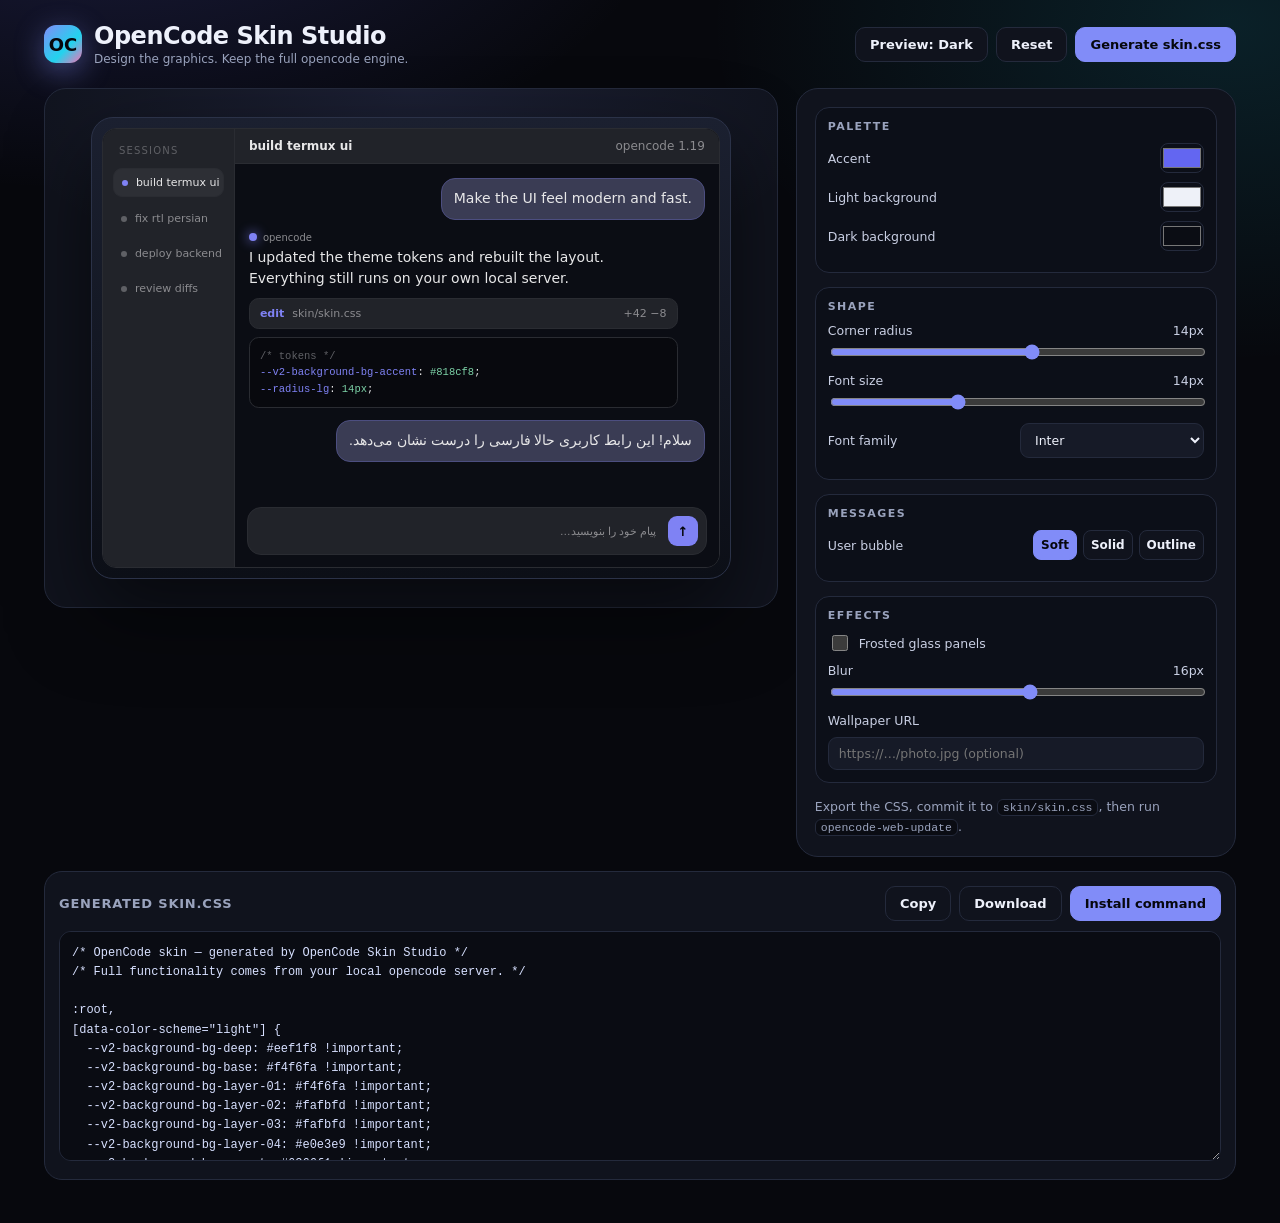
==== termux-skin/index.html @ e9375377 "Add SHENhero Termux skin UI (opencode web launcher)" ====
<!doctype html>
<html lang="en">
<head>
<meta charset="utf-8">
<meta name="viewport" content="width=device-width, initial-scale=1">
<title>OpenCode Skin Studio</title>
<meta name="description" content="Design a graphical skin for the opencode web UI on Termux. Export skin.css, publish it, and the launcher injects it into the real opencode interface.">
<style>
  :root {
    color-scheme: dark;
    --bg: #07080d;
    --panel: #10131d;
    --panel-2: #161a27;
    --text: #eef1fb;
    --muted: #9aa3bd;
    --border: #242a3c;
    --accent: #818cf8;
    --radius: 16px;
  }
  * { box-sizing: border-box; }
  html, body { margin: 0; }
  body {
    font-family: Inter, ui-sans-serif, system-ui, -apple-system, "Segoe UI", "Noto Sans Arabic", sans-serif;
    background:
      radial-gradient(900px 520px at 8% -12%, rgba(99,102,241,.22), transparent 65%),
      radial-gradient(800px 520px at 96% 2%, rgba(34,211,238,.12), transparent 65%),
      var(--bg);
    color: var(--text);
    min-height: 100vh;
  }
  a { color: var(--accent); }
  header.top {
    display: flex; flex-wrap: wrap; gap: 14px; align-items: center; justify-content: space-between;
    padding: 22px clamp(16px, 4vw, 44px) 10px;
  }
  .brand { display: flex; align-items: center; gap: 12px; }
  .logo {
    width: 38px; height: 38px; border-radius: 12px;
    background: linear-gradient(135deg, #818cf8, #22d3ee 60%, #f472b6);
    box-shadow: 0 8px 30px rgba(129,140,248,.45);
    display: grid; place-items: center; font-weight: 800; color: #06070d; font-size: 18px;
  }
  h1 { font-size: clamp(18px, 2.4vw, 24px); margin: 0; letter-spacing: -.02em; }
  .brand small { display: block; color: var(--muted); font-weight: 500; font-size: 12px; margin-top: 2px; }
  .actions-top { display: flex; gap: 8px; flex-wrap: wrap; }
  button, .btn {
    font: inherit; font-size: 13px; font-weight: 600;
    border: 1px solid var(--border); background: var(--panel); color: var(--text);
    padding: 9px 14px; border-radius: 10px; cursor: pointer; text-decoration: none;
    transition: background .15s ease, border-color .15s ease, transform .05s ease;
  }
  button:hover, .btn:hover { border-color: #3a4260; background: var(--panel-2); }
  button:active { transform: translateY(1px); }
  button.primary { background: var(--accent); border-color: var(--accent); color: #06070d; }
  button.primary:hover { background: #a5b4fc; }
  main.layout {
    display: grid; gap: 18px; padding: 12px clamp(16px, 4vw, 44px) 8px;
    grid-template-columns: minmax(0, 1.25fr) minmax(320px, .75fr);
    align-items: start;
  }
  @media (max-width: 980px) { main.layout { grid-template-columns: 1fr; } }
  .stage {
    border: 1px solid var(--border); border-radius: 22px; background: var(--panel);
    padding: 20px; min-height: 520px; display: grid; place-items: center;
    background-image: radial-gradient(600px 300px at 50% 0%, rgba(129,140,248,.10), transparent 70%);
  }
  .device {
    width: min(100%, 640px); border-radius: 22px; padding: 10px;
    background: linear-gradient(180deg, #1b2030, #0c0f17);
    border: 1px solid #2b3248; box-shadow: 0 34px 80px rgba(0,0,0,.55);
  }
  .app {
    display: grid; grid-template-columns: 132px minmax(0, 1fr);
    min-height: 440px; border-radius: 14px; overflow: hidden;
    background: var(--pv-bg-deep); color: var(--pv-text);
    font-family: var(--pv-font); font-size: var(--pv-size);
    border: 1px solid var(--pv-border);
  }
  @media (max-width: 560px) { .app { grid-template-columns: 0 minmax(0,1fr); } .side { display: none !important; } }
  .side {
    background: var(--pv-bg); border-right: 1px solid var(--pv-border);
    padding: 12px 10px; display: flex; flex-direction: column; gap: 8px;
  }
  .side .shead { font-size: 10px; letter-spacing: .12em; text-transform: uppercase; color: var(--pv-faint); padding: 4px 6px; }
  .sitem {
    display: flex; gap: 8px; align-items: center; padding: 7px 8px; border-radius: 9px;
    color: var(--pv-muted); font-size: 11px; white-space: nowrap; overflow: hidden; text-overflow: ellipsis;
  }
  .sitem.active { background: var(--pv-layer-2); color: var(--pv-text); border: 1px solid var(--pv-border); }
  .sitem .dot { width: 6px; height: 6px; border-radius: 50%; background: var(--pv-accent); flex: none; }
  .chat { display: flex; flex-direction: column; min-width: 0; background: var(--pv-bg-deep); }
  .chatbar {
    display: flex; align-items: center; justify-content: space-between; gap: 8px;
    padding: 10px 14px; border-bottom: 1px solid var(--pv-border); background: var(--pv-bg);
    font-size: 12px; color: var(--pv-muted);
  }
  .chatbar b { color: var(--pv-text); font-weight: 600; }
  .messages { padding: 14px; display: flex; flex-direction: column; gap: 12px; flex: 1; }
  .msg { display: flex; }
  .msg.user { justify-content: flex-end; }
  .bubble {
    max-width: 86%; padding: 9px 12px; line-height: 1.55; border-radius: var(--pv-radius);
    background: var(--pv-layer-2); border: 1px solid var(--pv-border); white-space: pre-wrap;
  }
  .msg.user .bubble {
    background: var(--pv-user-bg);
    border-color: var(--pv-user-border);
    color: var(--pv-user-text);
  }
  .botname { font-size: 10px; color: var(--pv-muted); margin-bottom: 4px; display: flex; align-items: center; gap: 6px; }
  .botname .spark { width: 8px; height: 8px; border-radius: 50%; background: var(--pv-accent); box-shadow: 0 0 12px var(--pv-accent); }
  .assistant { max-width: 94%; }
  .assistant .bubble { background: transparent; border: 0; padding: 0; max-width: 100%; color: var(--pv-text); }
  .tool {
    margin-top: 8px; border: 1px solid var(--pv-border); background: var(--pv-layer-1);
    border-radius: calc(var(--pv-radius) * .7); padding: 8px 10px; font-size: 11px; color: var(--pv-muted);
    display: flex; align-items: center; gap: 8px;
  }
  .tool .tag { color: var(--pv-accent); font-weight: 700; }
  pre.code {
    margin: 8px 0 0; padding: 10px; border-radius: calc(var(--pv-radius) * .7);
    background: var(--pv-code); border: 1px solid var(--pv-border);
    font-family: ui-monospace, SFMono-Regular, Menlo, monospace; font-size: 10.5px; line-height: 1.55;
    overflow: auto; color: var(--pv-text);
  }
  pre.code .k { color: var(--pv-accent); }
  pre.code .s { color: #7dd3a8; }
  pre.code .c { color: var(--pv-faint); }
  .rtl { direction: rtl; unicode-bidi: plaintext; text-align: start; font-family: Inter, "Noto Sans Arabic", "Noto Naskh Arabic", sans-serif; }
  .composer { margin: 0 12px 12px; border: 1px solid var(--pv-border); border-radius: var(--pv-radius); background: var(--pv-bg); padding: 8px; display: flex; gap: 8px; align-items: flex-end; }
  .composer .fakeinput { flex: 1; min-height: 30px; color: var(--pv-muted); font-size: 11px; padding: 6px 4px; display: flex; align-items: center; }
  .composer .send { width: 30px; height: 30px; border-radius: 9px; border: 0; background: var(--pv-accent); color: #06070d; font-weight: 800; display: grid; place-items: center; flex: none; font-size: 13px; }
  .controls {
    background: var(--panel); border: 1px solid var(--border); border-radius: 22px;
    padding: 18px; display: flex; flex-direction: column; gap: 14px;
  }
  .group { border: 1px solid var(--border); border-radius: 14px; padding: 12px; background: #0c0f18; }
  .group h2 { margin: 0 0 10px; font-size: 11px; letter-spacing: .13em; text-transform: uppercase; color: var(--muted); }
  .row { display: grid; grid-template-columns: 1fr auto; gap: 10px; align-items: center; margin: 9px 0; }
  .row label { font-size: 12.5px; color: #c9cfe3; }
  .row .val { font-size: 11px; color: var(--muted); font-variant-numeric: tabular-nums; }
  input[type="color"] { width: 44px; height: 30px; padding: 0; border: 1px solid var(--border); border-radius: 8px; background: transparent; cursor: pointer; }
  input[type="range"] { width: 100%; accent-color: var(--accent); }
  input[type="text"], select {
    width: 100%; font: inherit; font-size: 12.5px; color: var(--text); background: var(--panel-2);
    border: 1px solid var(--border); border-radius: 9px; padding: 8px 10px; outline: none;
  }
  input[type="text"]:focus, select:focus { border-color: var(--accent); }
  .seg { display: flex; gap: 6px; }
  .seg button { flex: 1; padding: 7px; font-size: 12px; border-radius: 8px; }
  .seg button.on { background: var(--accent); color: #06070d; border-color: var(--accent); }
  .check { display: flex; align-items: center; gap: 8px; font-size: 12.5px; color: #c9cfe3; }
  .check input { width: 16px; height: 16px; accent-color: var(--accent); }
  .range-row { margin: 9px 0; }
  .range-row .top { display: flex; justify-content: space-between; font-size: 12.5px; color: #c9cfe3; margin-bottom: 4px; }
  .output { padding: 6px clamp(16px, 4vw, 44px) 44px; }
  .output .card { border: 1px solid var(--border); border-radius: 18px; background: var(--panel); padding: 14px; }
  .output .head { display: flex; justify-content: space-between; align-items: center; gap: 10px; margin-bottom: 10px; flex-wrap: wrap; }
  .output h2 { margin: 0; font-size: 13px; letter-spacing: .06em; text-transform: uppercase; color: var(--muted); }
  textarea#css {
    width: 100%; min-height: 230px; resize: vertical; font-family: ui-monospace, SFMono-Regular, Menlo, monospace;
    font-size: 12px; line-height: 1.6; color: #d7e0ff; background: #0a0c13; border: 1px solid var(--border);
    border-radius: 12px; padding: 12px; outline: none;
  }
  .hint { color: var(--muted); font-size: 12.5px; line-height: 1.6; margin: 0; }
  code { background: #0a0c13; border: 1px solid var(--border); padding: 1px 5px; border-radius: 6px; font-size: 11.5px; }
  .toast {
    position: fixed; left: 50%; bottom: 24px; transform: translate(-50%, 20px);
    background: #10131d; border: 1px solid var(--border); color: var(--text);
    padding: 10px 16px; border-radius: 12px; font-size: 13px; opacity: 0; pointer-events: none;
    transition: opacity .2s ease, transform .2s ease; z-index: 50;
  }
  .toast.show { opacity: 1; transform: translate(-50%, 0); }
</style>
</head>
<body>
<header class="top">
  <div class="brand">
    <div class="logo">OC</div>
    <div>
      <h1>OpenCode Skin Studio</h1>
      <small>Design the graphics. Keep the full opencode engine.</small>
    </div>
  </div>
  <div class="actions-top">
    <button id="themeToggle" type="button">Preview: Dark</button>
    <button id="reset" type="button">Reset</button>
    <button id="export" class="primary" type="button">Generate skin.css</button>
  </div>
</header>

<main class="layout">
  <section class="stage">
    <div class="device">
      <div class="app" id="preview">
        <aside class="side">
          <div class="shead">Sessions</div>
          <div class="sitem active"><span class="dot"></span><span>build termux ui</span></div>
          <div class="sitem"><span class="dot" style="background:var(--pv-faint)"></span><span>fix rtl persian</span></div>
          <div class="sitem"><span class="dot" style="background:var(--pv-faint)"></span><span>deploy backend</span></div>
          <div class="sitem"><span class="dot" style="background:var(--pv-faint)"></span><span>review diffs</span></div>
        </aside>
        <section class="chat">
          <div class="chatbar"><b>build termux ui</b><span>opencode 1.19</span></div>
          <div class="messages">
            <div class="msg user"><div class="bubble">Make the UI feel modern and fast.</div></div>
            <div class="msg bot">
              <div class="assistant">
                <div class="botname"><span class="spark"></span>opencode</div>
                <div class="bubble">I updated the theme tokens and rebuilt the layout. Everything still runs on your own local server.</div>
                <div class="tool"><span class="tag">edit</span><span>skin/skin.css</span><span style="margin-left:auto">+42 −8</span></div>
                <pre class="code"><span class="c">/* tokens */</span>
<span class="k">--v2-background-bg-accent</span>: <span class="s">#818cf8</span>;
<span class="k">--radius-lg</span>: <span class="s">14px</span>;</pre>
              </div>
            </div>
            <div class="msg user"><div class="bubble rtl">سلام! این رابط کاربری حالا فارسی را درست نشان می‌دهد.</div></div>
          </div>
          <div class="composer">
            <div class="fakeinput rtl">پیام خود را بنویسید…</div>
            <div class="send">↑</div>
          </div>
        </section>
      </div>
    </div>
  </section>

  <aside class="controls">
    <div class="group">
      <h2>Palette</h2>
      <div class="row"><label for="accent">Accent</label><input type="color" id="accent" value="#6366f1"></div>
      <div class="row"><label for="bgLight">Light background</label><input type="color" id="bgLight" value="#eef1f8"></div>
      <div class="row"><label for="bgDark">Dark background</label><input type="color" id="bgDark" value="#0b0d14"></div>
    </div>
    <div class="group">
      <h2>Shape</h2>
      <div class="range-row">
        <div class="top"><label for="radius">Corner radius</label><span class="val" id="radiusVal">14px</span></div>
        <input type="range" id="radius" min="0" max="26" value="14">
      </div>
      <div class="range-row">
        <div class="top"><label for="size">Font size</label><span class="val" id="sizeVal">14px</span></div>
        <input type="range" id="size" min="12" max="18" value="14">
      </div>
      <div class="row"><label for="font">Font family</label>
        <select id="font">
          <option value="Inter">Inter</option>
          <option value="system-ui">System UI</option>
          <option value="Noto Sans Arabic">Noto Sans Arabic</option>
          <option value="Vazirmatn">Vazirmatn (if installed)</option>
          <option value="Georgia">Georgia</option>
        </select>
      </div>
    </div>
    <div class="group">
      <h2>Messages</h2>
      <div class="row"><label>User bubble</label>
        <div class="seg" id="bubbleSeg">
          <button type="button" data-bubble="soft" class="on">Soft</button>
          <button type="button" data-bubble="solid">Solid</button>
          <button type="button" data-bubble="outline">Outline</button>
        </div>
      </div>
    </div>
    <div class="group">
      <h2>Effects</h2>
      <label class="check"><input type="checkbox" id="glass"> Frosted glass panels</label>
      <div class="range-row">
        <div class="top"><label for="blur">Blur</label><span class="val" id="blurVal">16px</span></div>
        <input type="range" id="blur" min="0" max="30" value="16">
      </div>
      <div class="row"><label for="wall">Wallpaper URL</label></div>
      <input type="text" id="wall" placeholder="https://…/photo.jpg (optional)">
    </div>
    <p class="hint">Export the CSS, commit it to <code>skin/skin.css</code>, then run <code>opencode-web-update</code>.</p>
  </aside>
</main>

<section class="output">
  <div class="card">
    <div class="head">
      <h2>Generated skin.css</h2>
      <div class="actions-top">
        <button id="copy" type="button">Copy</button>
        <button id="download" type="button">Download</button>
        <button id="openInstall" class="primary" type="button">Install command</button>
      </div>
    </div>
    <textarea id="css" readonly spellcheck="false"></textarea>
  </div>
</section>

<div class="toast" id="toast"></div>

<script>
(function () {
  "use strict";

  const defaults = {
    accent: "#6366f1",
    bgLight: "#eef1f8",
    bgDark: "#0b0d14",
    radius: 14,
    size: 14,
    font: "Inter",
    bubble: "soft",
    glass: false,
    blur: 16,
    wall: "",
    preview: "dark"
  };
  let state = Object.assign({}, defaults);
  const $ = (id) => document.getElementById(id);

  function toRgb(hex) {
    let h = hex.replace("#", "");
    if (h.length === 3) h = h.split("").map((c) => c + c).join("");
    const n = parseInt(h, 16);
    return [(n >> 16) & 255, (n >> 8) & 255, n & 255];
  }
  function toHex(rgb) {
    return "#" + rgb.map((v) => Math.max(0, Math.min(255, Math.round(v))).toString(16).padStart(2, "0")).join("");
  }
  function mix(a, b, t) {
    const A = toRgb(a), B = toRgb(b);
    return toHex(A.map((v, i) => v + (B[i] - v) * t));
  }
  function palette(base, dark) {
    const accent = dark ? mix(state.accent, "#ffffff", 0.18) : state.accent;
    const text = dark ? mix(base, "#ffffff", 0.9) : mix(base, "#000000", 0.88);
    const layer1 = mix(base, dark ? "#ffffff" : "#ffffff", dark ? 0.09 : 0.35);
    const layer2 = mix(base, "#ffffff", dark ? 0.14 : 0.72);
    const muted = mix(text, base, 0.42);
    const faint = mix(text, base, 0.62);
    const border = mix(text, base, dark ? 0.86 : 0.87);
    const borderStrong = mix(text, base, dark ? 0.75 : 0.76);
    const code = mix(base, dark ? "#000000" : "#000000", dark ? 0.28 : 0.06);
    return { base, accent, text, layer1, layer2, muted, faint, border, borderStrong, code };
  }

  function apply() {
    const dark = state.preview === "dark";
    const p = palette(dark ? state.bgDark : state.bgLight, dark);
    const root = $("preview").style;
    root.setProperty("--pv-bg-deep", p.base);
    root.setProperty("--pv-bg", p.layer1);
    root.setProperty("--pv-layer-1", p.layer1);
    root.setProperty("--pv-layer-2", p.layer2);
    root.setProperty("--pv-text", p.text);
    root.setProperty("--pv-muted", p.muted);
    root.setProperty("--pv-faint", p.faint);
    root.setProperty("--pv-border", p.border);
    root.setProperty("--pv-accent", p.accent);
    root.setProperty("--pv-code", p.code);
    root.setProperty("--pv-radius", state.radius + "px");
    root.setProperty("--pv-size", state.size + "px");
    root.setProperty("--pv-font", '"' + state.font + '", Inter, "Noto Sans Arabic", "Noto Naskh Arabic", ui-sans-serif, system-ui, sans-serif');

    const bubble = state.bubble;
    if (bubble === "solid") {
      root.setProperty("--pv-user-bg", p.accent);
      root.setProperty("--pv-user-border", p.accent);
      root.setProperty("--pv-user-text", dark ? "#080a10" : "#ffffff");
    } else if (bubble === "outline") {
      root.setProperty("--pv-user-bg", "transparent");
      root.setProperty("--pv-user-border", p.accent);
      root.setProperty("--pv-user-text", p.text);
    } else {
      root.setProperty("--pv-user-bg", mix(p.layer2, p.accent, dark ? 0.16 : 0.14));
      root.setProperty("--pv-user-border", mix(p.border, p.accent, 0.4));
      root.setProperty("--pv-user-text", p.text);
    }
    document.querySelectorAll("#bubbleSeg button").forEach((b) => b.classList.toggle("on", b.dataset.bubble === bubble));
    $("themeToggle").textContent = "Preview: " + (dark ? "Dark" : "Light");
    $("radiusVal").textContent = state.radius + "px";
    $("sizeVal").textContent = state.size + "px";
    $("blurVal").textContent = state.blur + "px";
    $("css").value = buildCss();
  }

  function block(pal, scheme) {
    const lines = [];
    if (scheme === "light") lines.push(":root,");
    lines.push('[data-color-scheme="' + scheme + '"] {');
    lines.push("  --v2-background-bg-deep: " + pal.base + " !important;");
    lines.push("  --v2-background-bg-base: " + pal.layer1 + " !important;");
    lines.push("  --v2-background-bg-layer-01: " + pal.layer1 + " !important;");
    lines.push("  --v2-background-bg-layer-02: " + pal.layer2 + " !important;");
    lines.push("  --v2-background-bg-layer-03: " + pal.layer2 + " !important;");
    lines.push("  --v2-background-bg-layer-04: " + pal.code + " !important;");
    lines.push("  --v2-background-bg-accent: " + pal.accent + " !important;");
    lines.push("  --v2-background-bg-contrast: " + pal.text + " !important;");
    lines.push("  --v2-text-text-base: " + pal.text + " !important;");
    lines.push("  --v2-text-text-muted: " + pal.muted + " !important;");
    lines.push("  --v2-text-text-faint: " + pal.faint + " !important;");
    lines.push("  --v2-text-text-accent: " + pal.accent + " !important;");
    lines.push("  --v2-icon-icon-base: " + pal.text + " !important;");
    lines.push("  --v2-icon-icon-muted: " + pal.muted + " !important;");
    lines.push("  --v2-icon-icon-accent: " + pal.accent + " !important;");
    lines.push("  --v2-border-border-base: " + pal.border + " !important;");
    lines.push("  --v2-border-border-muted: " + pal.border + " !important;");
    lines.push("  --v2-border-border-weak: " + pal.border + " !important;");
    lines.push("  --v2-border-border-strong: " + pal.borderStrong + " !important;");
    lines.push("  --v2-border-border-focus: " + pal.accent + " !important;");
    lines.push("  --text-strong: " + pal.text + " !important;");
    lines.push("  --text-base: " + pal.text + " !important;");
    lines.push("  --text-weak: " + pal.muted + " !important;");
    lines.push("  --background-base: " + pal.layer1 + " !important;");
    lines.push("  --background-weak: " + pal.layer1 + " !important;");
    lines.push("  --surface-base: " + pal.layer1 + " !important;");
    lines.push("  --border-weak-base: " + pal.border + " !important;");
    lines.push("  --border-strong-base: " + pal.borderStrong + " !important;");
    lines.push("  --v2-font-family-sans: " + fontStack() + " !important;");
    lines.push("  --font-family-sans: " + fontStack() + " !important;");
    lines.push("  --font-size-base: " + state.size + "px !important;");
    lines.push("  --radius-xs: " + Math.max(2, state.radius - 8) + "px !important;");
    lines.push("  --radius-sm: " + Math.max(3, state.radius - 6) + "px !important;");
    lines.push("  --radius-md: " + Math.max(4, state.radius - 4) + "px !important;");
    lines.push("  --radius-lg: " + state.radius + "px !important;");
    lines.push("  --radius-xl: " + (state.radius + 4) + "px !important;");
    lines.push("}");
    return lines.join("\n");
  }

  function fontStack() {
    return '"' + state.font + '", "Inter", "Noto Sans Arabic", "Noto Naskh Arabic", ui-sans-serif, system-ui, sans-serif';
  }

  function buildCss() {
    const light = palette(state.bgLight, false);
    const dark = palette(state.bgDark, true);
    const out = [];
    out.push("/* OpenCode skin — generated by OpenCode Skin Studio */");
    out.push("/* Full functionality comes from your local opencode server. */");
    out.push("");
    out.push(block(light, "light"));
    out.push("");
    out.push(block(dark, "dark"));
    out.push("");
    out.push("html body {");
    out.push("  background-attachment: fixed !important;");
    out.push("  background-size: cover !important;");
    out.push("  background-position: center !important;");
    if (state.wall.trim()) {
      out.push("  background-image: linear-gradient(color-mix(in srgb, var(--v2-background-bg-deep) 55%, transparent), var(--v2-background-bg-deep)), url(\"" + state.wall.trim().replace(/"/g, "%22") + "\") !important;");
    } else {
      out.push("  background-image: radial-gradient(900px 520px at 12% -10%, color-mix(in srgb, " + state.accent + " 22%, transparent), transparent 70%), radial-gradient(760px 460px at 92% 6%, color-mix(in srgb, #22d3ee 13%, transparent), transparent 72%) !important;");
    }
    out.push("}");
    out.push("");

    if (state.bubble === "solid") {
      out.push('[data-slot="user-message-text"] {');
      out.push("  background: var(--v2-background-bg-accent) !important;");
      out.push("  color: var(--v2-background-bg-deep) !important;");
      out.push("  border-color: var(--v2-background-bg-accent) !important;");
      out.push("}");
    } else if (state.bubble === "outline") {
      out.push('[data-slot="user-message-text"] {');
      out.push("  background: transparent !important;");
      out.push("  border: 1px solid var(--v2-text-text-accent) !important;");
      out.push("}");
    } else {
      out.push('[data-slot="user-message-text"] {');
      out.push("  background-image: linear-gradient(135deg, color-mix(in srgb, var(--v2-text-text-accent) 16%, var(--v2-background-bg-layer-02)), var(--v2-background-bg-layer-02) 75%) !important;");
      out.push("  border: 1px solid color-mix(in srgb, var(--v2-text-text-accent) 28%, transparent) !important;");
      out.push("  border-radius: " + Math.max(8, state.radius + 2) + "px !important;");
      out.push("}");
    }
    out.push("");
    out.push('[data-component="prompt-input-v2"],');
    out.push('[data-component="dock-prompt"] {');
    out.push("  border-radius: " + state.radius + "px !important;");
    out.push("  border: 1px solid var(--v2-border-border-base) !important;");
    out.push("}");
    out.push("");
    out.push('[data-component="markdown"] [data-component="markdown-code"] {');
    out.push("  border-radius: " + Math.max(4, state.radius - 4) + "px !important;");
    out.push("  border: 1px solid var(--v2-border-border-base) !important;");
    out.push("}");

    if (state.glass) {
      out.push("");
      out.push('[data-slot="user-message-text"],');
      out.push('[data-component="prompt-input-v2"],');
      out.push('[data-component="dock-prompt"] {');
      out.push("  backdrop-filter: blur(" + state.blur + "px) saturate(140%) !important;");
      out.push("  -webkit-backdrop-filter: blur(" + state.blur + "px) saturate(140%) !important;");
      out.push("}");
    }
    out.push("");
    return out.join("\n");
  }

  function setState(patch) {
    state = Object.assign({}, state, patch);
    apply();
  }

  function readControls() {
    setState({
      accent: $("accent").value,
      bgLight: $("bgLight").value,
      bgDark: $("bgDark").value,
      radius: Number($("radius").value),
      size: Number($("size").value),
      font: $("font").value,
      glass: $("glass").checked,
      blur: Number($("blur").value),
      wall: $("wall").value
    });
  }

  ["accent", "bgLight", "bgDark", "radius", "size", "font", "glass", "blur", "wall"].forEach((id) => {
    const el = $(id);
    el.addEventListener("input", readControls);
    el.addEventListener("change", readControls);
  });

  document.querySelectorAll("#bubbleSeg button").forEach((b) => {
    b.addEventListener("click", () => setState({ bubble: b.dataset.bubble }));
  });

  $("themeToggle").addEventListener("click", () => setState({ preview: state.preview === "dark" ? "light" : "dark" }));
  $("reset").addEventListener("click", () => {
    state = Object.assign({}, defaults);
    $("accent").value = defaults.accent;
    $("bgLight").value = defaults.bgLight;
    $("bgDark").value = defaults.bgDark;
    $("radius").value = defaults.radius;
    $("size").value = defaults.size;
    $("font").value = defaults.font;
    $("glass").checked = defaults.glass;
    $("blur").value = defaults.blur;
    $("wall").value = defaults.wall;
    apply();
    toast("Reset to defaults");
  });
  $("export").addEventListener("click", () => {
    apply();
    $("css").scrollIntoView({ behavior: "smooth", block: "center" });
    toast("CSS generated");
  });
  $("copy").addEventListener("click", async () => {
    try {
      await navigator.clipboard.writeText($("css").value);
      toast("Copied skin.css");
    } catch (e) {
      $("css").select();
      document.execCommand("copy");
      toast("Copied skin.css");
    }
  });
  $("download").addEventListener("click", () => {
    const blob = new Blob([$("css").value], { type: "text/css" });
    const url = URL.createObjectURL(blob);
    const a = document.createElement("a");
    a.href = url;
    a.download = "skin.css";
    a.click();
    URL.revokeObjectURL(url);
  });
  $("openInstall").addEventListener("click", async () => {
    const cmd = 'curl -fsSL https://raw.githubusercontent.com/aishervin/SHENhero/main/termux-skin/install.sh | bash';
    try {
      await navigator.clipboard.writeText(cmd);
      toast("Install command copied");
    } catch (e) {
      toast(cmd);
    }
  });

  let toastTimer;
  function toast(msg) {
    const t = $("toast");
    t.textContent = msg;
    t.classList.add("show");
    clearTimeout(toastTimer);
    toastTimer = setTimeout(() => t.classList.remove("show"), 1800);
  }

  apply();
})();
</script>
</body>
</html>
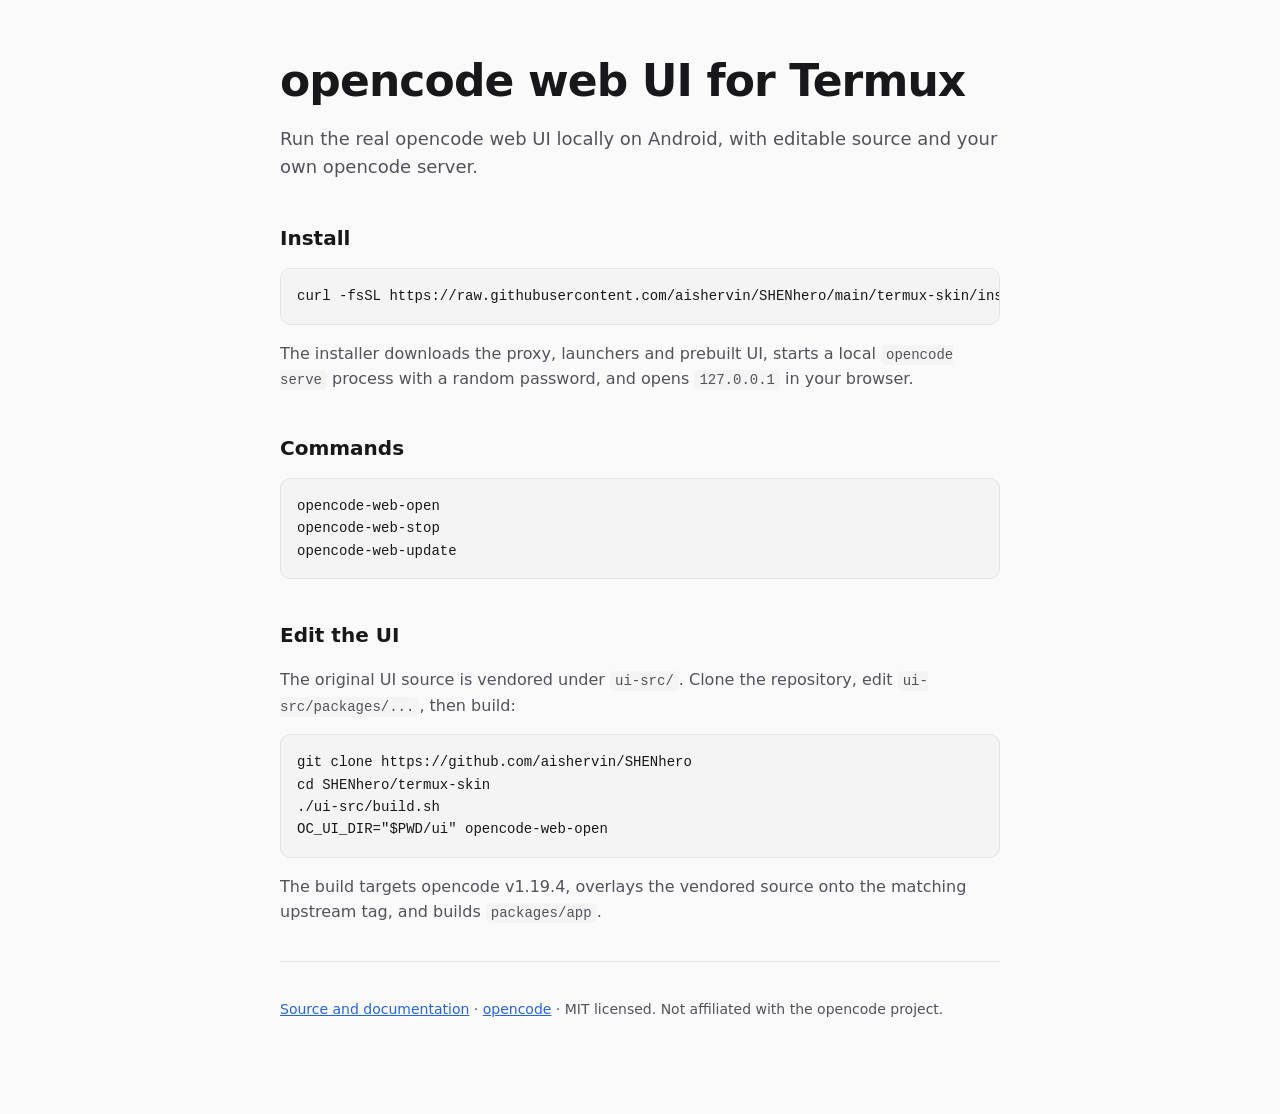
==== commit 89469fd4: "Serve the original opencode UI from editable source - add ui-src: original packages/app source extra" ====
--- a/termux-skin/index.html
+++ b/termux-skin/index.html
@@ -1,586 +1,102 @@
 <!doctype html>
 <html lang="en">
-<head>
-<meta charset="utf-8">
-<meta name="viewport" content="width=device-width, initial-scale=1">
-<title>OpenCode Skin Studio</title>
-<meta name="description" content="Design a graphical skin for the opencode web UI on Termux. Export skin.css, publish it, and the launcher injects it into the real opencode interface.">
-<style>
-  :root {
-    color-scheme: dark;
-    --bg: #07080d;
-    --panel: #10131d;
-    --panel-2: #161a27;
-    --text: #eef1fb;
-    --muted: #9aa3bd;
-    --border: #242a3c;
-    --accent: #818cf8;
-    --radius: 16px;
-  }
-  * { box-sizing: border-box; }
-  html, body { margin: 0; }
-  body {
-    font-family: Inter, ui-sans-serif, system-ui, -apple-system, "Segoe UI", "Noto Sans Arabic", sans-serif;
-    background:
-      radial-gradient(900px 520px at 8% -12%, rgba(99,102,241,.22), transparent 65%),
-      radial-gradient(800px 520px at 96% 2%, rgba(34,211,238,.12), transparent 65%),
-      var(--bg);
-    color: var(--text);
-    min-height: 100vh;
-  }
-  a { color: var(--accent); }
-  header.top {
-    display: flex; flex-wrap: wrap; gap: 14px; align-items: center; justify-content: space-between;
-    padding: 22px clamp(16px, 4vw, 44px) 10px;
-  }
-  .brand { display: flex; align-items: center; gap: 12px; }
-  .logo {
-    width: 38px; height: 38px; border-radius: 12px;
-    background: linear-gradient(135deg, #818cf8, #22d3ee 60%, #f472b6);
-    box-shadow: 0 8px 30px rgba(129,140,248,.45);
-    display: grid; place-items: center; font-weight: 800; color: #06070d; font-size: 18px;
-  }
-  h1 { font-size: clamp(18px, 2.4vw, 24px); margin: 0; letter-spacing: -.02em; }
-  .brand small { display: block; color: var(--muted); font-weight: 500; font-size: 12px; margin-top: 2px; }
-  .actions-top { display: flex; gap: 8px; flex-wrap: wrap; }
-  button, .btn {
-    font: inherit; font-size: 13px; font-weight: 600;
-    border: 1px solid var(--border); background: var(--panel); color: var(--text);
-    padding: 9px 14px; border-radius: 10px; cursor: pointer; text-decoration: none;
-    transition: background .15s ease, border-color .15s ease, transform .05s ease;
-  }
-  button:hover, .btn:hover { border-color: #3a4260; background: var(--panel-2); }
-  button:active { transform: translateY(1px); }
-  button.primary { background: var(--accent); border-color: var(--accent); color: #06070d; }
-  button.primary:hover { background: #a5b4fc; }
-  main.layout {
-    display: grid; gap: 18px; padding: 12px clamp(16px, 4vw, 44px) 8px;
-    grid-template-columns: minmax(0, 1.25fr) minmax(320px, .75fr);
-    align-items: start;
-  }
-  @media (max-width: 980px) { main.layout { grid-template-columns: 1fr; } }
-  .stage {
-    border: 1px solid var(--border); border-radius: 22px; background: var(--panel);
-    padding: 20px; min-height: 520px; display: grid; place-items: center;
-    background-image: radial-gradient(600px 300px at 50% 0%, rgba(129,140,248,.10), transparent 70%);
-  }
-  .device {
-    width: min(100%, 640px); border-radius: 22px; padding: 10px;
-    background: linear-gradient(180deg, #1b2030, #0c0f17);
-    border: 1px solid #2b3248; box-shadow: 0 34px 80px rgba(0,0,0,.55);
-  }
-  .app {
-    display: grid; grid-template-columns: 132px minmax(0, 1fr);
-    min-height: 440px; border-radius: 14px; overflow: hidden;
-    background: var(--pv-bg-deep); color: var(--pv-text);
-    font-family: var(--pv-font); font-size: var(--pv-size);
-    border: 1px solid var(--pv-border);
-  }
-  @media (max-width: 560px) { .app { grid-template-columns: 0 minmax(0,1fr); } .side { display: none !important; } }
-  .side {
-    background: var(--pv-bg); border-right: 1px solid var(--pv-border);
-    padding: 12px 10px; display: flex; flex-direction: column; gap: 8px;
-  }
-  .side .shead { font-size: 10px; letter-spacing: .12em; text-transform: uppercase; color: var(--pv-faint); padding: 4px 6px; }
-  .sitem {
-    display: flex; gap: 8px; align-items: center; padding: 7px 8px; border-radius: 9px;
-    color: var(--pv-muted); font-size: 11px; white-space: nowrap; overflow: hidden; text-overflow: ellipsis;
-  }
-  .sitem.active { background: var(--pv-layer-2); color: var(--pv-text); border: 1px solid var(--pv-border); }
-  .sitem .dot { width: 6px; height: 6px; border-radius: 50%; background: var(--pv-accent); flex: none; }
-  .chat { display: flex; flex-direction: column; min-width: 0; background: var(--pv-bg-deep); }
-  .chatbar {
-    display: flex; align-items: center; justify-content: space-between; gap: 8px;
-    padding: 10px 14px; border-bottom: 1px solid var(--pv-border); background: var(--pv-bg);
-    font-size: 12px; color: var(--pv-muted);
-  }
-  .chatbar b { color: var(--pv-text); font-weight: 600; }
-  .messages { padding: 14px; display: flex; flex-direction: column; gap: 12px; flex: 1; }
-  .msg { display: flex; }
-  .msg.user { justify-content: flex-end; }
-  .bubble {
-    max-width: 86%; padding: 9px 12px; line-height: 1.55; border-radius: var(--pv-radius);
-    background: var(--pv-layer-2); border: 1px solid var(--pv-border); white-space: pre-wrap;
-  }
-  .msg.user .bubble {
-    background: var(--pv-user-bg);
-    border-color: var(--pv-user-border);
-    color: var(--pv-user-text);
-  }
-  .botname { font-size: 10px; color: var(--pv-muted); margin-bottom: 4px; display: flex; align-items: center; gap: 6px; }
-  .botname .spark { width: 8px; height: 8px; border-radius: 50%; background: var(--pv-accent); box-shadow: 0 0 12px var(--pv-accent); }
-  .assistant { max-width: 94%; }
-  .assistant .bubble { background: transparent; border: 0; padding: 0; max-width: 100%; color: var(--pv-text); }
-  .tool {
-    margin-top: 8px; border: 1px solid var(--pv-border); background: var(--pv-layer-1);
-    border-radius: calc(var(--pv-radius) * .7); padding: 8px 10px; font-size: 11px; color: var(--pv-muted);
-    display: flex; align-items: center; gap: 8px;
-  }
-  .tool .tag { color: var(--pv-accent); font-weight: 700; }
-  pre.code {
-    margin: 8px 0 0; padding: 10px; border-radius: calc(var(--pv-radius) * .7);
-    background: var(--pv-code); border: 1px solid var(--pv-border);
-    font-family: ui-monospace, SFMono-Regular, Menlo, monospace; font-size: 10.5px; line-height: 1.55;
-    overflow: auto; color: var(--pv-text);
-  }
-  pre.code .k { color: var(--pv-accent); }
-  pre.code .s { color: #7dd3a8; }
-  pre.code .c { color: var(--pv-faint); }
-  .rtl { direction: rtl; unicode-bidi: plaintext; text-align: start; font-family: Inter, "Noto Sans Arabic", "Noto Naskh Arabic", sans-serif; }
-  .composer { margin: 0 12px 12px; border: 1px solid var(--pv-border); border-radius: var(--pv-radius); background: var(--pv-bg); padding: 8px; display: flex; gap: 8px; align-items: flex-end; }
-  .composer .fakeinput { flex: 1; min-height: 30px; color: var(--pv-muted); font-size: 11px; padding: 6px 4px; display: flex; align-items: center; }
-  .composer .send { width: 30px; height: 30px; border-radius: 9px; border: 0; background: var(--pv-accent); color: #06070d; font-weight: 800; display: grid; place-items: center; flex: none; font-size: 13px; }
-  .controls {
-    background: var(--panel); border: 1px solid var(--border); border-radius: 22px;
-    padding: 18px; display: flex; flex-direction: column; gap: 14px;
-  }
-  .group { border: 1px solid var(--border); border-radius: 14px; padding: 12px; background: #0c0f18; }
-  .group h2 { margin: 0 0 10px; font-size: 11px; letter-spacing: .13em; text-transform: uppercase; color: var(--muted); }
-  .row { display: grid; grid-template-columns: 1fr auto; gap: 10px; align-items: center; margin: 9px 0; }
-  .row label { font-size: 12.5px; color: #c9cfe3; }
-  .row .val { font-size: 11px; color: var(--muted); font-variant-numeric: tabular-nums; }
-  input[type="color"] { width: 44px; height: 30px; padding: 0; border: 1px solid var(--border); border-radius: 8px; background: transparent; cursor: pointer; }
-  input[type="range"] { width: 100%; accent-color: var(--accent); }
-  input[type="text"], select {
-    width: 100%; font: inherit; font-size: 12.5px; color: var(--text); background: var(--panel-2);
-    border: 1px solid var(--border); border-radius: 9px; padding: 8px 10px; outline: none;
-  }
-  input[type="text"]:focus, select:focus { border-color: var(--accent); }
-  .seg { display: flex; gap: 6px; }
-  .seg button { flex: 1; padding: 7px; font-size: 12px; border-radius: 8px; }
-  .seg button.on { background: var(--accent); color: #06070d; border-color: var(--accent); }
-  .check { display: flex; align-items: center; gap: 8px; font-size: 12.5px; color: #c9cfe3; }
-  .check input { width: 16px; height: 16px; accent-color: var(--accent); }
-  .range-row { margin: 9px 0; }
-  .range-row .top { display: flex; justify-content: space-between; font-size: 12.5px; color: #c9cfe3; margin-bottom: 4px; }
-  .output { padding: 6px clamp(16px, 4vw, 44px) 44px; }
-  .output .card { border: 1px solid var(--border); border-radius: 18px; background: var(--panel); padding: 14px; }
-  .output .head { display: flex; justify-content: space-between; align-items: center; gap: 10px; margin-bottom: 10px; flex-wrap: wrap; }
-  .output h2 { margin: 0; font-size: 13px; letter-spacing: .06em; text-transform: uppercase; color: var(--muted); }
-  textarea#css {
-    width: 100%; min-height: 230px; resize: vertical; font-family: ui-monospace, SFMono-Regular, Menlo, monospace;
-    font-size: 12px; line-height: 1.6; color: #d7e0ff; background: #0a0c13; border: 1px solid var(--border);
-    border-radius: 12px; padding: 12px; outline: none;
-  }
-  .hint { color: var(--muted); font-size: 12.5px; line-height: 1.6; margin: 0; }
-  code { background: #0a0c13; border: 1px solid var(--border); padding: 1px 5px; border-radius: 6px; font-size: 11.5px; }
-  .toast {
-    position: fixed; left: 50%; bottom: 24px; transform: translate(-50%, 20px);
-    background: #10131d; border: 1px solid var(--border); color: var(--text);
-    padding: 10px 16px; border-radius: 12px; font-size: 13px; opacity: 0; pointer-events: none;
-    transition: opacity .2s ease, transform .2s ease; z-index: 50;
-  }
-  .toast.show { opacity: 1; transform: translate(-50%, 0); }
-</style>
-</head>
-<body>
-<header class="top">
-  <div class="brand">
-    <div class="logo">OC</div>
-    <div>
-      <h1>OpenCode Skin Studio</h1>
-      <small>Design the graphics. Keep the full opencode engine.</small>
-    </div>
-  </div>
-  <div class="actions-top">
-    <button id="themeToggle" type="button">Preview: Dark</button>
-    <button id="reset" type="button">Reset</button>
-    <button id="export" class="primary" type="button">Generate skin.css</button>
-  </div>
-</header>
+  <head>
+    <meta charset="utf-8" />
+    <meta name="viewport" content="width=device-width, initial-scale=1" />
+    <title>opencode web UI for Termux</title>
+    <style>
+      :root {
+        color-scheme: light dark;
+        --bg: #fafafa;
+        --fg: #18181b;
+        --muted: #52525b;
+        --line: #e4e4e7;
+        --code: #f4f4f5;
+        --accent: #2563eb;
+      }
+      @media (prefers-color-scheme: dark) {
+        :root {
+          --bg: #09090b;
+          --fg: #fafafa;
+          --muted: #a1a1aa;
+          --line: #27272a;
+          --code: #18181b;
+          --accent: #60a5fa;
+        }
+      }
+      * { box-sizing: border-box; }
+      body {
+        margin: 0;
+        background: var(--bg);
+        color: var(--fg);
+        font: 16px/1.6 ui-sans-serif, system-ui, -apple-system, "Segoe UI", sans-serif;
+      }
+      main { max-width: 760px; margin: 0 auto; padding: 56px 20px 80px; }
+      h1 { font-size: clamp(28px, 6vw, 44px); line-height: 1.15; margin: 0 0 12px; letter-spacing: -0.02em; }
+      h2 { font-size: 20px; margin: 40px 0 12px; }
+      p, li { color: var(--muted); }
+      a { color: var(--accent); }
+      code, pre {
+        font-family: ui-monospace, SFMono-Regular, Menlo, Consolas, monospace;
+        font-size: 14px;
+      }
+      code { background: var(--code); border-radius: 5px; padding: 2px 5px; }
+      pre {
+        background: var(--code);
+        border: 1px solid var(--line);
+        border-radius: 10px;
+        padding: 16px;
+        overflow-x: auto;
+        color: var(--fg);
+      }
+      pre code { background: none; padding: 0; }
+      ul { padding-left: 22px; }
+      .lead { font-size: 18px; }
+      .rule { height: 1px; background: var(--line); margin: 36px 0; border: 0; }
+      .meta { font-size: 14px; color: var(--muted); }
+    </style>
+  </head>
+  <body>
+    <main>
+      <h1>opencode web UI for Termux</h1>
+      <p class="lead">
+        Run the real opencode web UI locally on Android, with editable source and
+        your own opencode server.
+      </p>
 
-<main class="layout">
-  <section class="stage">
-    <div class="device">
-      <div class="app" id="preview">
-        <aside class="side">
-          <div class="shead">Sessions</div>
-          <div class="sitem active"><span class="dot"></span><span>build termux ui</span></div>
-          <div class="sitem"><span class="dot" style="background:var(--pv-faint)"></span><span>fix rtl persian</span></div>
-          <div class="sitem"><span class="dot" style="background:var(--pv-faint)"></span><span>deploy backend</span></div>
-          <div class="sitem"><span class="dot" style="background:var(--pv-faint)"></span><span>review diffs</span></div>
-        </aside>
-        <section class="chat">
-          <div class="chatbar"><b>build termux ui</b><span>opencode 1.19</span></div>
-          <div class="messages">
-            <div class="msg user"><div class="bubble">Make the UI feel modern and fast.</div></div>
-            <div class="msg bot">
-              <div class="assistant">
-                <div class="botname"><span class="spark"></span>opencode</div>
-                <div class="bubble">I updated the theme tokens and rebuilt the layout. Everything still runs on your own local server.</div>
-                <div class="tool"><span class="tag">edit</span><span>skin/skin.css</span><span style="margin-left:auto">+42 −8</span></div>
-                <pre class="code"><span class="c">/* tokens */</span>
-<span class="k">--v2-background-bg-accent</span>: <span class="s">#818cf8</span>;
-<span class="k">--radius-lg</span>: <span class="s">14px</span>;</pre>
-              </div>
-            </div>
-            <div class="msg user"><div class="bubble rtl">سلام! این رابط کاربری حالا فارسی را درست نشان می‌دهد.</div></div>
-          </div>
-          <div class="composer">
-            <div class="fakeinput rtl">پیام خود را بنویسید…</div>
-            <div class="send">↑</div>
-          </div>
-        </section>
-      </div>
-    </div>
-  </section>
+      <h2>Install</h2>
+      <pre><code>curl -fsSL https://raw.githubusercontent.com/aishervin/SHENhero/main/termux-skin/install.sh | bash</code></pre>
+      <p>
+        The installer downloads the proxy, launchers and prebuilt UI, starts a
+        local <code>opencode serve</code> process with a random password, and
+        opens <code>127.0.0.1</code> in your browser.
+      </p>
 
-  <aside class="controls">
-    <div class="group">
-      <h2>Palette</h2>
-      <div class="row"><label for="accent">Accent</label><input type="color" id="accent" value="#6366f1"></div>
-      <div class="row"><label for="bgLight">Light background</label><input type="color" id="bgLight" value="#eef1f8"></div>
-      <div class="row"><label for="bgDark">Dark background</label><input type="color" id="bgDark" value="#0b0d14"></div>
-    </div>
-    <div class="group">
-      <h2>Shape</h2>
-      <div class="range-row">
-        <div class="top"><label for="radius">Corner radius</label><span class="val" id="radiusVal">14px</span></div>
-        <input type="range" id="radius" min="0" max="26" value="14">
-      </div>
-      <div class="range-row">
-        <div class="top"><label for="size">Font size</label><span class="val" id="sizeVal">14px</span></div>
-        <input type="range" id="size" min="12" max="18" value="14">
-      </div>
-      <div class="row"><label for="font">Font family</label>
-        <select id="font">
-          <option value="Inter">Inter</option>
-          <option value="system-ui">System UI</option>
-          <option value="Noto Sans Arabic">Noto Sans Arabic</option>
-          <option value="Vazirmatn">Vazirmatn (if installed)</option>
-          <option value="Georgia">Georgia</option>
-        </select>
-      </div>
-    </div>
-    <div class="group">
-      <h2>Messages</h2>
-      <div class="row"><label>User bubble</label>
-        <div class="seg" id="bubbleSeg">
-          <button type="button" data-bubble="soft" class="on">Soft</button>
-          <button type="button" data-bubble="solid">Solid</button>
-          <button type="button" data-bubble="outline">Outline</button>
-        </div>
-      </div>
-    </div>
-    <div class="group">
-      <h2>Effects</h2>
-      <label class="check"><input type="checkbox" id="glass"> Frosted glass panels</label>
-      <div class="range-row">
-        <div class="top"><label for="blur">Blur</label><span class="val" id="blurVal">16px</span></div>
-        <input type="range" id="blur" min="0" max="30" value="16">
-      </div>
-      <div class="row"><label for="wall">Wallpaper URL</label></div>
-      <input type="text" id="wall" placeholder="https://…/photo.jpg (optional)">
-    </div>
-    <p class="hint">Export the CSS, commit it to <code>skin/skin.css</code>, then run <code>opencode-web-update</code>.</p>
-  </aside>
-</main>
+      <h2>Commands</h2>
+      <pre><code>opencode-web-open
+opencode-web-stop
+opencode-web-update</code></pre>
 
-<section class="output">
-  <div class="card">
-    <div class="head">
-      <h2>Generated skin.css</h2>
-      <div class="actions-top">
-        <button id="copy" type="button">Copy</button>
-        <button id="download" type="button">Download</button>
-        <button id="openInstall" class="primary" type="button">Install command</button>
-      </div>
-    </div>
-    <textarea id="css" readonly spellcheck="false"></textarea>
-  </div>
-</section>
+      <h2>Edit the UI</h2>
+      <p>
+        The original UI source is vendored under <code>ui-src/</code>. Clone the
+        repository, edit <code>ui-src/packages/...</code>, then build:
+      </p>
+      <pre><code>git clone https://github.com/aishervin/SHENhero
+cd SHENhero/termux-skin
+./ui-src/build.sh
+OC_UI_DIR="$PWD/ui" opencode-web-open</code></pre>
+      <p>
+        The build targets opencode v1.19.4, overlays the vendored source onto the
+        matching upstream tag, and builds <code>packages/app</code>.
+      </p>
 
-<div class="toast" id="toast"></div>
-
-<script>
-(function () {
-  "use strict";
-
-  const defaults = {
-    accent: "#6366f1",
-    bgLight: "#eef1f8",
-    bgDark: "#0b0d14",
-    radius: 14,
-    size: 14,
-    font: "Inter",
-    bubble: "soft",
-    glass: false,
-    blur: 16,
-    wall: "",
-    preview: "dark"
-  };
-  let state = Object.assign({}, defaults);
-  const $ = (id) => document.getElementById(id);
-
-  function toRgb(hex) {
-    let h = hex.replace("#", "");
-    if (h.length === 3) h = h.split("").map((c) => c + c).join("");
-    const n = parseInt(h, 16);
-    return [(n >> 16) & 255, (n >> 8) & 255, n & 255];
-  }
-  function toHex(rgb) {
-    return "#" + rgb.map((v) => Math.max(0, Math.min(255, Math.round(v))).toString(16).padStart(2, "0")).join("");
-  }
-  function mix(a, b, t) {
-    const A = toRgb(a), B = toRgb(b);
-    return toHex(A.map((v, i) => v + (B[i] - v) * t));
-  }
-  function palette(base, dark) {
-    const accent = dark ? mix(state.accent, "#ffffff", 0.18) : state.accent;
-    const text = dark ? mix(base, "#ffffff", 0.9) : mix(base, "#000000", 0.88);
-    const layer1 = mix(base, dark ? "#ffffff" : "#ffffff", dark ? 0.09 : 0.35);
-    const layer2 = mix(base, "#ffffff", dark ? 0.14 : 0.72);
-    const muted = mix(text, base, 0.42);
-    const faint = mix(text, base, 0.62);
-    const border = mix(text, base, dark ? 0.86 : 0.87);
-    const borderStrong = mix(text, base, dark ? 0.75 : 0.76);
-    const code = mix(base, dark ? "#000000" : "#000000", dark ? 0.28 : 0.06);
-    return { base, accent, text, layer1, layer2, muted, faint, border, borderStrong, code };
-  }
-
-  function apply() {
-    const dark = state.preview === "dark";
-    const p = palette(dark ? state.bgDark : state.bgLight, dark);
-    const root = $("preview").style;
-    root.setProperty("--pv-bg-deep", p.base);
-    root.setProperty("--pv-bg", p.layer1);
-    root.setProperty("--pv-layer-1", p.layer1);
-    root.setProperty("--pv-layer-2", p.layer2);
-    root.setProperty("--pv-text", p.text);
-    root.setProperty("--pv-muted", p.muted);
-    root.setProperty("--pv-faint", p.faint);
-    root.setProperty("--pv-border", p.border);
-    root.setProperty("--pv-accent", p.accent);
-    root.setProperty("--pv-code", p.code);
-    root.setProperty("--pv-radius", state.radius + "px");
-    root.setProperty("--pv-size", state.size + "px");
-    root.setProperty("--pv-font", '"' + state.font + '", Inter, "Noto Sans Arabic", "Noto Naskh Arabic", ui-sans-serif, system-ui, sans-serif');
-
-    const bubble = state.bubble;
-    if (bubble === "solid") {
-      root.setProperty("--pv-user-bg", p.accent);
-      root.setProperty("--pv-user-border", p.accent);
-      root.setProperty("--pv-user-text", dark ? "#080a10" : "#ffffff");
-    } else if (bubble === "outline") {
-      root.setProperty("--pv-user-bg", "transparent");
-      root.setProperty("--pv-user-border", p.accent);
-      root.setProperty("--pv-user-text", p.text);
-    } else {
-      root.setProperty("--pv-user-bg", mix(p.layer2, p.accent, dark ? 0.16 : 0.14));
-      root.setProperty("--pv-user-border", mix(p.border, p.accent, 0.4));
-      root.setProperty("--pv-user-text", p.text);
-    }
-    document.querySelectorAll("#bubbleSeg button").forEach((b) => b.classList.toggle("on", b.dataset.bubble === bubble));
-    $("themeToggle").textContent = "Preview: " + (dark ? "Dark" : "Light");
-    $("radiusVal").textContent = state.radius + "px";
-    $("sizeVal").textContent = state.size + "px";
-    $("blurVal").textContent = state.blur + "px";
-    $("css").value = buildCss();
-  }
-
-  function block(pal, scheme) {
-    const lines = [];
-    if (scheme === "light") lines.push(":root,");
-    lines.push('[data-color-scheme="' + scheme + '"] {');
-    lines.push("  --v2-background-bg-deep: " + pal.base + " !important;");
-    lines.push("  --v2-background-bg-base: " + pal.layer1 + " !important;");
-    lines.push("  --v2-background-bg-layer-01: " + pal.layer1 + " !important;");
-    lines.push("  --v2-background-bg-layer-02: " + pal.layer2 + " !important;");
-    lines.push("  --v2-background-bg-layer-03: " + pal.layer2 + " !important;");
-    lines.push("  --v2-background-bg-layer-04: " + pal.code + " !important;");
-    lines.push("  --v2-background-bg-accent: " + pal.accent + " !important;");
-    lines.push("  --v2-background-bg-contrast: " + pal.text + " !important;");
-    lines.push("  --v2-text-text-base: " + pal.text + " !important;");
-    lines.push("  --v2-text-text-muted: " + pal.muted + " !important;");
-    lines.push("  --v2-text-text-faint: " + pal.faint + " !important;");
-    lines.push("  --v2-text-text-accent: " + pal.accent + " !important;");
-    lines.push("  --v2-icon-icon-base: " + pal.text + " !important;");
-    lines.push("  --v2-icon-icon-muted: " + pal.muted + " !important;");
-    lines.push("  --v2-icon-icon-accent: " + pal.accent + " !important;");
-    lines.push("  --v2-border-border-base: " + pal.border + " !important;");
-    lines.push("  --v2-border-border-muted: " + pal.border + " !important;");
-    lines.push("  --v2-border-border-weak: " + pal.border + " !important;");
-    lines.push("  --v2-border-border-strong: " + pal.borderStrong + " !important;");
-    lines.push("  --v2-border-border-focus: " + pal.accent + " !important;");
-    lines.push("  --text-strong: " + pal.text + " !important;");
-    lines.push("  --text-base: " + pal.text + " !important;");
-    lines.push("  --text-weak: " + pal.muted + " !important;");
-    lines.push("  --background-base: " + pal.layer1 + " !important;");
-    lines.push("  --background-weak: " + pal.layer1 + " !important;");
-    lines.push("  --surface-base: " + pal.layer1 + " !important;");
-    lines.push("  --border-weak-base: " + pal.border + " !important;");
-    lines.push("  --border-strong-base: " + pal.borderStrong + " !important;");
-    lines.push("  --v2-font-family-sans: " + fontStack() + " !important;");
-    lines.push("  --font-family-sans: " + fontStack() + " !important;");
-    lines.push("  --font-size-base: " + state.size + "px !important;");
-    lines.push("  --radius-xs: " + Math.max(2, state.radius - 8) + "px !important;");
-    lines.push("  --radius-sm: " + Math.max(3, state.radius - 6) + "px !important;");
-    lines.push("  --radius-md: " + Math.max(4, state.radius - 4) + "px !important;");
-    lines.push("  --radius-lg: " + state.radius + "px !important;");
-    lines.push("  --radius-xl: " + (state.radius + 4) + "px !important;");
-    lines.push("}");
-    return lines.join("\n");
-  }
-
-  function fontStack() {
-    return '"' + state.font + '", "Inter", "Noto Sans Arabic", "Noto Naskh Arabic", ui-sans-serif, system-ui, sans-serif';
-  }
-
-  function buildCss() {
-    const light = palette(state.bgLight, false);
-    const dark = palette(state.bgDark, true);
-    const out = [];
-    out.push("/* OpenCode skin — generated by OpenCode Skin Studio */");
-    out.push("/* Full functionality comes from your local opencode server. */");
-    out.push("");
-    out.push(block(light, "light"));
-    out.push("");
-    out.push(block(dark, "dark"));
-    out.push("");
-    out.push("html body {");
-    out.push("  background-attachment: fixed !important;");
-    out.push("  background-size: cover !important;");
-    out.push("  background-position: center !important;");
-    if (state.wall.trim()) {
-      out.push("  background-image: linear-gradient(color-mix(in srgb, var(--v2-background-bg-deep) 55%, transparent), var(--v2-background-bg-deep)), url(\"" + state.wall.trim().replace(/"/g, "%22") + "\") !important;");
-    } else {
-      out.push("  background-image: radial-gradient(900px 520px at 12% -10%, color-mix(in srgb, " + state.accent + " 22%, transparent), transparent 70%), radial-gradient(760px 460px at 92% 6%, color-mix(in srgb, #22d3ee 13%, transparent), transparent 72%) !important;");
-    }
-    out.push("}");
-    out.push("");
-
-    if (state.bubble === "solid") {
-      out.push('[data-slot="user-message-text"] {');
-      out.push("  background: var(--v2-background-bg-accent) !important;");
-      out.push("  color: var(--v2-background-bg-deep) !important;");
-      out.push("  border-color: var(--v2-background-bg-accent) !important;");
-      out.push("}");
-    } else if (state.bubble === "outline") {
-      out.push('[data-slot="user-message-text"] {');
-      out.push("  background: transparent !important;");
-      out.push("  border: 1px solid var(--v2-text-text-accent) !important;");
-      out.push("}");
-    } else {
-      out.push('[data-slot="user-message-text"] {');
-      out.push("  background-image: linear-gradient(135deg, color-mix(in srgb, var(--v2-text-text-accent) 16%, var(--v2-background-bg-layer-02)), var(--v2-background-bg-layer-02) 75%) !important;");
-      out.push("  border: 1px solid color-mix(in srgb, var(--v2-text-text-accent) 28%, transparent) !important;");
-      out.push("  border-radius: " + Math.max(8, state.radius + 2) + "px !important;");
-      out.push("}");
-    }
-    out.push("");
-    out.push('[data-component="prompt-input-v2"],');
-    out.push('[data-component="dock-prompt"] {');
-    out.push("  border-radius: " + state.radius + "px !important;");
-    out.push("  border: 1px solid var(--v2-border-border-base) !important;");
-    out.push("}");
-    out.push("");
-    out.push('[data-component="markdown"] [data-component="markdown-code"] {');
-    out.push("  border-radius: " + Math.max(4, state.radius - 4) + "px !important;");
-    out.push("  border: 1px solid var(--v2-border-border-base) !important;");
-    out.push("}");
-
-    if (state.glass) {
-      out.push("");
-      out.push('[data-slot="user-message-text"],');
-      out.push('[data-component="prompt-input-v2"],');
-      out.push('[data-component="dock-prompt"] {');
-      out.push("  backdrop-filter: blur(" + state.blur + "px) saturate(140%) !important;");
-      out.push("  -webkit-backdrop-filter: blur(" + state.blur + "px) saturate(140%) !important;");
-      out.push("}");
-    }
-    out.push("");
-    return out.join("\n");
-  }
-
-  function setState(patch) {
-    state = Object.assign({}, state, patch);
-    apply();
-  }
-
-  function readControls() {
-    setState({
-      accent: $("accent").value,
-      bgLight: $("bgLight").value,
-      bgDark: $("bgDark").value,
-      radius: Number($("radius").value),
-      size: Number($("size").value),
-      font: $("font").value,
-      glass: $("glass").checked,
-      blur: Number($("blur").value),
-      wall: $("wall").value
-    });
-  }
-
-  ["accent", "bgLight", "bgDark", "radius", "size", "font", "glass", "blur", "wall"].forEach((id) => {
-    const el = $(id);
-    el.addEventListener("input", readControls);
-    el.addEventListener("change", readControls);
-  });
-
-  document.querySelectorAll("#bubbleSeg button").forEach((b) => {
-    b.addEventListener("click", () => setState({ bubble: b.dataset.bubble }));
-  });
-
-  $("themeToggle").addEventListener("click", () => setState({ preview: state.preview === "dark" ? "light" : "dark" }));
-  $("reset").addEventListener("click", () => {
-    state = Object.assign({}, defaults);
-    $("accent").value = defaults.accent;
-    $("bgLight").value = defaults.bgLight;
-    $("bgDark").value = defaults.bgDark;
-    $("radius").value = defaults.radius;
-    $("size").value = defaults.size;
-    $("font").value = defaults.font;
-    $("glass").checked = defaults.glass;
-    $("blur").value = defaults.blur;
-    $("wall").value = defaults.wall;
-    apply();
-    toast("Reset to defaults");
-  });
-  $("export").addEventListener("click", () => {
-    apply();
-    $("css").scrollIntoView({ behavior: "smooth", block: "center" });
-    toast("CSS generated");
-  });
-  $("copy").addEventListener("click", async () => {
-    try {
-      await navigator.clipboard.writeText($("css").value);
-      toast("Copied skin.css");
-    } catch (e) {
-      $("css").select();
-      document.execCommand("copy");
-      toast("Copied skin.css");
-    }
-  });
-  $("download").addEventListener("click", () => {
-    const blob = new Blob([$("css").value], { type: "text/css" });
-    const url = URL.createObjectURL(blob);
-    const a = document.createElement("a");
-    a.href = url;
-    a.download = "skin.css";
-    a.click();
-    URL.revokeObjectURL(url);
-  });
-  $("openInstall").addEventListener("click", async () => {
-    const cmd = 'curl -fsSL https://raw.githubusercontent.com/aishervin/SHENhero/main/termux-skin/install.sh | bash';
-    try {
-      await navigator.clipboard.writeText(cmd);
-      toast("Install command copied");
-    } catch (e) {
-      toast(cmd);
-    }
-  });
-
-  let toastTimer;
-  function toast(msg) {
-    const t = $("toast");
-    t.textContent = msg;
-    t.classList.add("show");
-    clearTimeout(toastTimer);
-    toastTimer = setTimeout(() => t.classList.remove("show"), 1800);
-  }
-
-  apply();
-})();
-</script>
-</body>
+      <hr class="rule" />
+      <p class="meta">
+        <a href="https://github.com/aishervin/SHENhero/tree/main/termux-skin">Source and documentation</a>
+        · <a href="https://github.com/sst/opencode">opencode</a>
+        · MIT licensed. Not affiliated with the opencode project.
+      </p>
+    </main>
+  </body>
 </html>
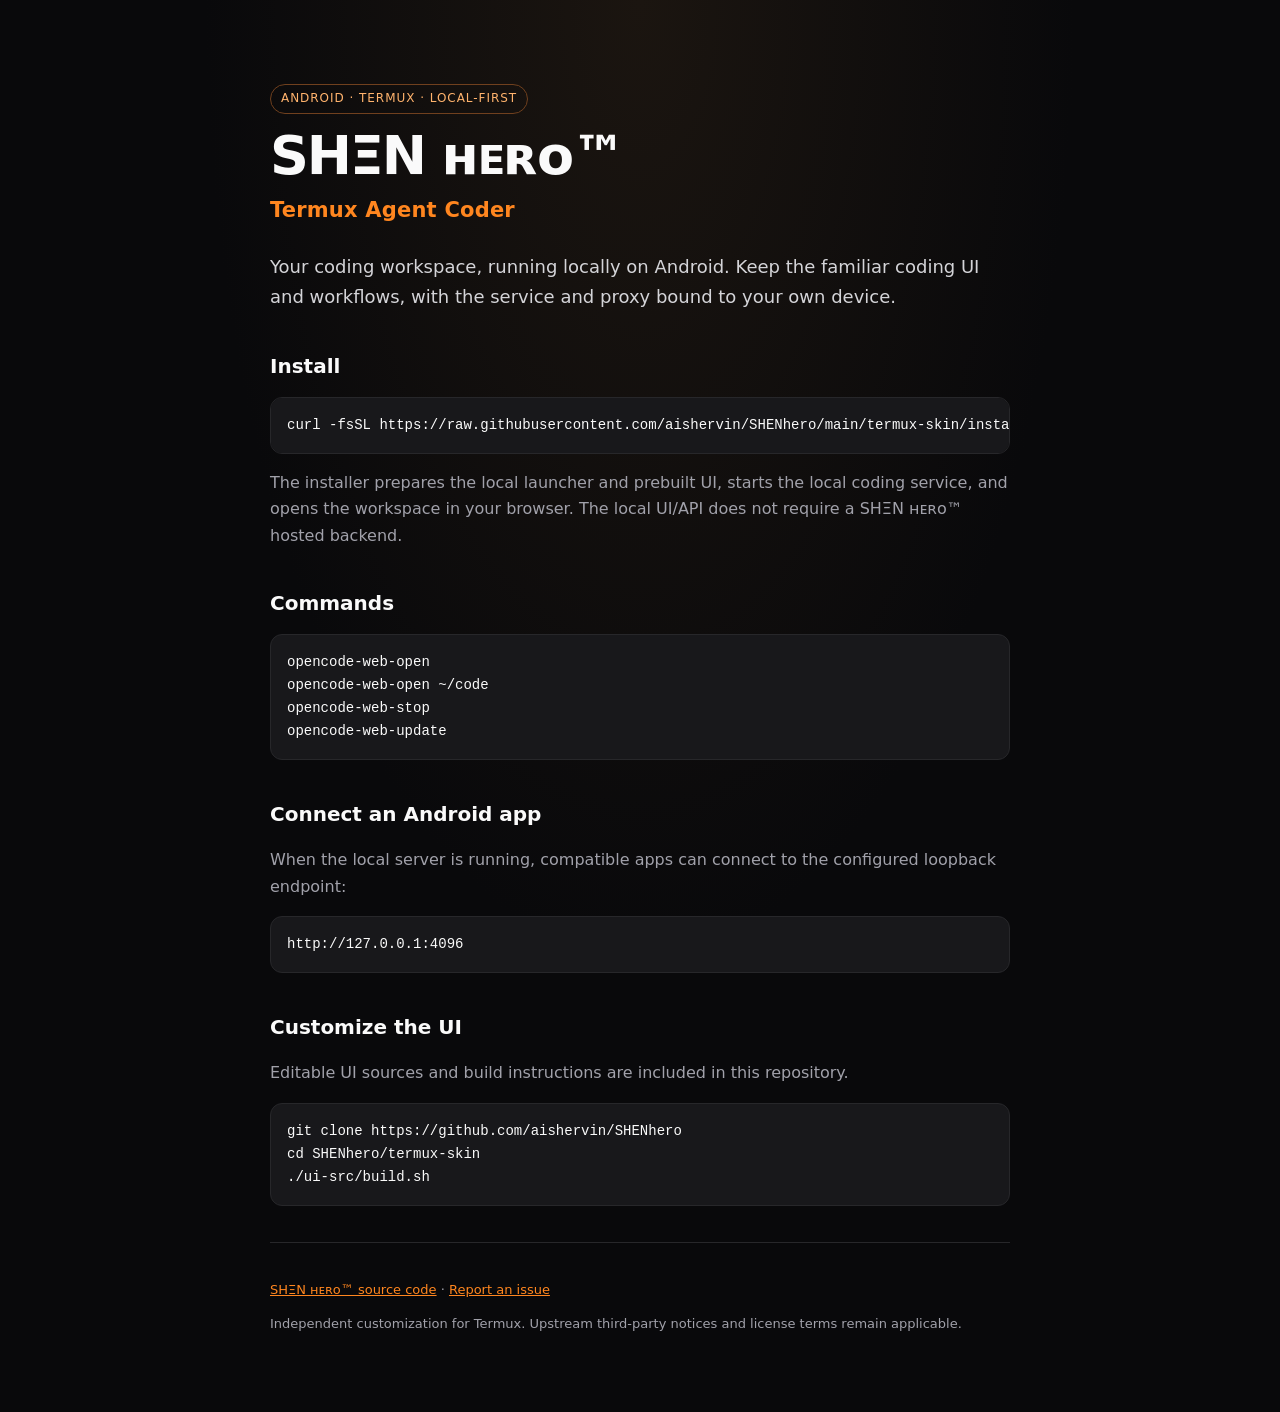
==== commit 6d4c74fa: "Rebrand termux-skin/index.html for SHΞN ʜᴇʀᴏ™" ====
--- a/termux-skin/index.html
+++ b/termux-skin/index.html
@@ -3,100 +3,57 @@
   <head>
     <meta charset="utf-8" />
     <meta name="viewport" content="width=device-width, initial-scale=1" />
-    <title>opencode web UI for Termux</title>
+    <meta name="theme-color" content="#09090b" />
+    <title>SHΞN ʜᴇʀᴏ™ Termux Agent Coder</title>
+    <meta name="description" content="A private, local-first coding workspace for Android and Termux." />
     <style>
-      :root {
-        color-scheme: light dark;
-        --bg: #fafafa;
-        --fg: #18181b;
-        --muted: #52525b;
-        --line: #e4e4e7;
-        --code: #f4f4f5;
-        --accent: #2563eb;
-      }
-      @media (prefers-color-scheme: dark) {
-        :root {
-          --bg: #09090b;
-          --fg: #fafafa;
-          --muted: #a1a1aa;
-          --line: #27272a;
-          --code: #18181b;
-          --accent: #60a5fa;
-        }
-      }
-      * { box-sizing: border-box; }
-      body {
-        margin: 0;
-        background: var(--bg);
-        color: var(--fg);
-        font: 16px/1.6 ui-sans-serif, system-ui, -apple-system, "Segoe UI", sans-serif;
-      }
-      main { max-width: 760px; margin: 0 auto; padding: 56px 20px 80px; }
-      h1 { font-size: clamp(28px, 6vw, 44px); line-height: 1.15; margin: 0 0 12px; letter-spacing: -0.02em; }
-      h2 { font-size: 20px; margin: 40px 0 12px; }
-      p, li { color: var(--muted); }
-      a { color: var(--accent); }
-      code, pre {
-        font-family: ui-monospace, SFMono-Regular, Menlo, Consolas, monospace;
-        font-size: 14px;
-      }
-      code { background: var(--code); border-radius: 5px; padding: 2px 5px; }
-      pre {
-        background: var(--code);
-        border: 1px solid var(--line);
-        border-radius: 10px;
-        padding: 16px;
-        overflow-x: auto;
-        color: var(--fg);
-      }
-      pre code { background: none; padding: 0; }
-      ul { padding-left: 22px; }
-      .lead { font-size: 18px; }
-      .rule { height: 1px; background: var(--line); margin: 36px 0; border: 0; }
-      .meta { font-size: 14px; color: var(--muted); }
+      :root{color-scheme:dark;--bg:#09090b;--fg:#fafafa;--muted:#a1a1aa;--line:#27272a;--code:#18181b;--accent:#ff861f}
+      *{box-sizing:border-box}
+      body{margin:0;background:radial-gradient(ellipse at top,#1b1510 0%,var(--bg) 48%);color:var(--fg);font:16px/1.65 ui-sans-serif,system-ui,-apple-system,"Segoe UI",sans-serif}
+      main{max-width:780px;margin:0 auto;padding:clamp(32px,8vw,72px) 20px 64px}
+      .brand{font-size:clamp(30px,7vw,54px);line-height:1.1;letter-spacing:-.04em;font-weight:800;margin:0}
+      .brand span{display:block;color:var(--accent);font-size:clamp(15px,3.5vw,21px);letter-spacing:.01em;margin-top:14px;font-weight:700}
+      .lead{font-size:18px;color:#d4d4d8;margin:30px 0}
+      h2{font-size:20px;margin:38px 0 12px}
+      p,li{color:var(--muted)}
+      a{color:var(--accent)}
+      code,pre{font-family:ui-monospace,SFMono-Regular,Menlo,Consolas,monospace;font-size:14px}
+      pre{background:var(--code);border:1px solid var(--line);border-radius:12px;padding:16px;overflow-x:auto;color:var(--fg)}
+      pre code{white-space:pre}
+      .pill{display:inline-block;border:1px solid #70401e;color:#ffb36d;padding:4px 10px;border-radius:999px;font-size:12px;letter-spacing:.08em}
+      .rule{height:1px;background:var(--line);margin:36px 0;border:0}
+      .meta{font-size:13px}
     </style>
   </head>
   <body>
     <main>
-      <h1>opencode web UI for Termux</h1>
-      <p class="lead">
-        Run the real opencode web UI locally on Android, with editable source and
-        your own opencode server.
-      </p>
+      <p class="pill">ANDROID · TERMUX · LOCAL-FIRST</p>
+      <h1 class="brand">SHΞN ʜᴇʀᴏ™<span>Termux Agent Coder</span></h1>
+      <p class="lead">Your coding workspace, running locally on Android. Keep the familiar coding UI and workflows, with the service and proxy bound to your own device.</p>
 
       <h2>Install</h2>
       <pre><code>curl -fsSL https://raw.githubusercontent.com/aishervin/SHENhero/main/termux-skin/install.sh | bash</code></pre>
-      <p>
-        The installer downloads the proxy, launchers and prebuilt UI, starts a
-        local <code>opencode serve</code> process with a random password, and
-        opens <code>127.0.0.1</code> in your browser.
-      </p>
+      <p>The installer prepares the local launcher and prebuilt UI, starts the local coding service, and opens the workspace in your browser. The local UI/API does not require a SHΞN ʜᴇʀᴏ™ hosted backend.</p>
 
       <h2>Commands</h2>
       <pre><code>opencode-web-open
+opencode-web-open ~/code
 opencode-web-stop
 opencode-web-update</code></pre>
 
-      <h2>Edit the UI</h2>
-      <p>
-        The original UI source is vendored under <code>ui-src/</code>. Clone the
-        repository, edit <code>ui-src/packages/...</code>, then build:
-      </p>
+      <h2>Connect an Android app</h2>
+      <p>When the local server is running, compatible apps can connect to the configured loopback endpoint:</p>
+      <pre><code>http://127.0.0.1:4096</code></pre>
+
+      <h2>Customize the UI</h2>
+      <p>Editable UI sources and build instructions are included in this repository.</p>
       <pre><code>git clone https://github.com/aishervin/SHENhero
 cd SHENhero/termux-skin
-./ui-src/build.sh
-OC_UI_DIR="$PWD/ui" opencode-web-open</code></pre>
-      <p>
-        The build targets opencode v1.19.4, overlays the vendored source onto the
-        matching upstream tag, and builds <code>packages/app</code>.
-      </p>
+./ui-src/build.sh</code></pre>
 
       <hr class="rule" />
-      <p class="meta">
-        <a href="https://github.com/aishervin/SHENhero/tree/main/termux-skin">Source and documentation</a>
-        · <a href="https://github.com/sst/opencode">opencode</a>
-        · MIT licensed. Not affiliated with the opencode project.
-      </p>
+      <p class="meta"><a href="https://github.com/aishervin/SHENhero">SHΞN ʜᴇʀᴏ™ source code</a> · <a href="https://github.com/aishervin/SHENhero/issues">Report an issue</a></p>
+      <p class="meta">Independent customization for Termux. Upstream third-party notices and license terms remain applicable.</p>
     </main>
   </body>
 </html>
